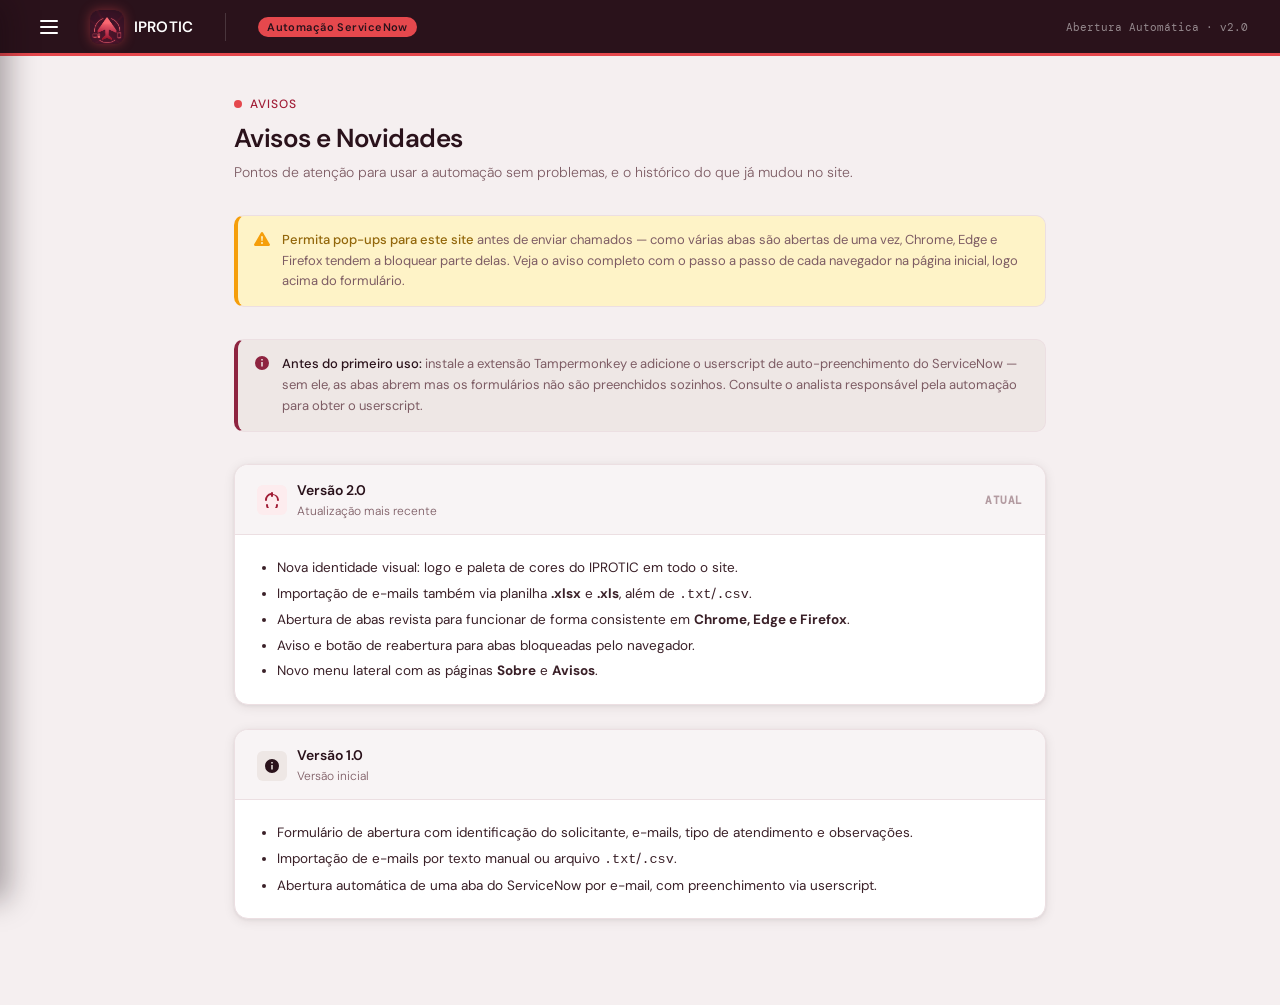
==== avisos.html @ f05350be "Add files via upload" ====
<!DOCTYPE html>
<html lang="pt-BR">
<head>
  <meta charset="UTF-8" />
  <meta name="viewport" content="width=device-width, initial-scale=1.0" />
  <title>IPROTIC — Avisos</title>
  <link rel="icon" type="image/png" href="favicon.png" />
  <link rel="preconnect" href="https://fonts.googleapis.com" />
  <link href="https://fonts.googleapis.com/css2?family=DM+Sans:wght@300;400;500;600&family=DM+Mono:wght@400;500&display=swap" rel="stylesheet" />
  <link rel="stylesheet" href="style.css" />
</head>
<body data-page="avisos">

<!-- ══════════════════════════════════════════════════════════
     TOPBAR
══════════════════════════════════════════════════════════ -->
<header class="topbar">
  <button type="button" class="hamburger-btn" id="hamburger-btn" aria-label="Abrir menu" aria-expanded="false" aria-controls="side-menu">
    <span></span><span></span><span></span>
  </button>
  <div class="topbar-logo">
    <div class="logo-icon">
      <img src="logo-icon.png" alt="IPROTIC" />
    </div>
    <div>
      <div class="topbar-title">IPROTIC</div>
    </div>
  </div>
  <div class="topbar-divider"></div>
  <span class="topbar-badge">Automação ServiceNow</span>
  <div class="topbar-right">
    <span class="topbar-env">Abertura Automática · v2.0</span>
  </div>
</header>

<!-- ══════════════════════════════════════════════════════════
     MENU LATERAL (hambúrguer)
══════════════════════════════════════════════════════════ -->
<div class="side-menu-backdrop" id="side-menu-backdrop"></div>
<nav class="side-menu" id="side-menu" aria-label="Menu principal">
  <div class="side-menu-header">
    <div class="side-menu-logo">
      <img src="logo-icon.png" alt="IPROTIC" />
      <span>IPROTIC</span>
    </div>
    <button type="button" class="side-menu-close" id="side-menu-close" aria-label="Fechar menu">
      <svg width="14" height="14" viewBox="0 0 14 14" fill="none" stroke="currentColor" stroke-width="1.6" stroke-linecap="round">
        <path d="M1 1l12 12M13 1L1 13"/>
      </svg>
    </button>
  </div>
  <ul class="side-menu-links">
    <li><a href="index.html" data-page="index">Início</a></li>
    <li><a href="sobre.html" data-page="sobre">Sobre</a></li>
    <li><a href="avisos.html" data-page="avisos">Avisos</a></li>
  </ul>
</nav>

<!-- ══════════════════════════════════════════════════════════
     CONTEÚDO PRINCIPAL
══════════════════════════════════════════════════════════ -->
<main class="page">

  <div class="page-header">
    <div class="page-header-eyebrow">
      <div class="eyebrow-dot"></div>
      <span class="eyebrow-text">Avisos</span>
    </div>
    <h1>Avisos e Novidades</h1>
    <p>Pontos de atenção para usar a automação sem problemas, e o histórico do que já mudou no site.</p>
  </div>

  <!-- Aviso importante fixo -->
  <div class="info-banner warning">
    <div class="info-banner-icon">
      <svg width="16" height="16" viewBox="0 0 16 16" fill="currentColor">
        <path d="M8.982 1.566a1.13 1.13 0 00-1.964 0L.165 13.233c-.457.778.091 1.767.982 1.767h13.706c.89 0 1.438-.99.982-1.767L8.982 1.566zM8 5c.535 0 .954.462.9.995l-.35 3.507a.552.552 0 01-1.1 0L7.1 5.995A.905.905 0 018 5zm.002 6a1 1 0 110 2 1 1 0 010-2z"/>
      </svg>
    </div>
    <div class="info-banner-text">
      <strong>Permita pop-ups para este site</strong> antes de enviar chamados — como várias abas são
      abertas de uma vez, Chrome, Edge e Firefox tendem a bloquear parte delas. Veja o aviso
      completo com o passo a passo de cada navegador na página inicial, logo acima do formulário.
    </div>
  </div>

  <div class="info-banner">
    <div class="info-banner-icon">
      <svg width="16" height="16" viewBox="0 0 16 16" fill="currentColor">
        <path d="M8 1a7 7 0 100 14A7 7 0 008 1zm.75 10.5h-1.5v-4.5h1.5v4.5zm0-6h-1.5v-1.5h1.5v1.5z"/>
      </svg>
    </div>
    <div class="info-banner-text">
      <strong>Antes do primeiro uso:</strong> instale a extensão Tampermonkey e adicione o userscript
      de auto-preenchimento do ServiceNow — sem ele, as abas abrem mas os formulários não são
      preenchidos sozinhos. Consulte o analista responsável pela automação para obter o userscript.
    </div>
  </div>

  <!-- ══ HISTÓRICO DE VERSÕES ══ -->
  <div class="section">
    <div class="section-header">
      <div class="section-header-icon green">
        <svg viewBox="0 0 16 16" class="icon-green">
          <path d="M8 0a1 1 0 011 1v1.06A7.002 7.002 0 0115 8a1 1 0 11-2 0 5 5 0 00-4-4.9V4a1 1 0 01-2 0v-.9A5 5 0 003 8a1 1 0 11-2 0 7.002 7.002 0 016-6.94V1a1 1 0 011-1zM3 12a1 1 0 011 1 4 4 0 004 4 1 1 0 110 2 6 6 0 01-6-6 1 1 0 011-1zm10 0a1 1 0 011 1 6 6 0 01-6 6 1 1 0 110-2 4 4 0 004-4 1 1 0 011-1z"/>
        </svg>
      </div>
      <div class="section-header-label">
        <h2>Versão 2.0</h2>
        <span>Atualização mais recente</span>
      </div>
      <span class="section-step-badge">ATUAL</span>
    </div>
    <div class="section-body">
      <ul style="font-size:13.5px; color:var(--sn-gray-800); line-height:1.9; padding-left:20px;">
        <li>Nova identidade visual: logo e paleta de cores do IPROTIC em todo o site.</li>
        <li>Importação de e-mails também via planilha <strong>.xlsx</strong> e <strong>.xls</strong>, além de <code>.txt</code>/<code>.csv</code>.</li>
        <li>Abertura de abas revista para funcionar de forma consistente em <strong>Chrome, Edge e Firefox</strong>.</li>
        <li>Aviso e botão de reabertura para abas bloqueadas pelo navegador.</li>
        <li>Novo menu lateral com as páginas <strong>Sobre</strong> e <strong>Avisos</strong>.</li>
      </ul>
    </div>
  </div>

  <div class="section">
    <div class="section-header">
      <div class="section-header-icon navy">
        <svg viewBox="0 0 16 16" class="icon-navy">
          <path d="M8 1a7 7 0 100 14A7 7 0 008 1zm.75 10.5h-1.5v-4.5h1.5v4.5zm0-6h-1.5v-1.5h1.5v1.5z"/>
        </svg>
      </div>
      <div class="section-header-label">
        <h2>Versão 1.0</h2>
        <span>Versão inicial</span>
      </div>
    </div>
    <div class="section-body">
      <ul style="font-size:13.5px; color:var(--sn-gray-800); line-height:1.9; padding-left:20px;">
        <li>Formulário de abertura com identificação do solicitante, e-mails, tipo de atendimento e observações.</li>
        <li>Importação de e-mails por texto manual ou arquivo <code>.txt</code>/<code>.csv</code>.</li>
        <li>Abertura automática de uma aba do ServiceNow por e-mail, com preenchimento via userscript.</li>
      </ul>
    </div>
  </div>

</main>

<script src="nav.js"></script>
</body>
</html>
---- style.css ----
/* ============================================================
   IPROTIC — Abertura de Chamados ServiceNow
   style.css
   Minsait · Grupo Indra
   ============================================================ */

:root {
  /* Paleta extraída da logo IPROTIC (vermelho/carmim sobre grená escuro) */
  --sn-green:       #e5484d;  /* vermelho vivo — cor de marca / ação primária */
  --sn-green-dark:  #a11d36;  /* vermelho profundo — hover / texto de destaque */
  --sn-green-light: #fdecee;  /* rosa muito claro — fundos suaves */
  --sn-green-mid:   #f3b9c0;  /* rosa médio — bordas suaves */
  --sn-navy:        #2a121b;  /* grená quase preto — texto principal / topbar */
  --sn-navy-mid:    #3d1a25;  /* grená um pouco mais claro */
  --sn-navy-light:  #eee7e5;  /* cinza-neutro claro — contraste sutil ao rosa */
  --sn-blue-accent: #8e2440;  /* ameixa/vinho — acentos informativos */
  --sn-gray-100:    #f8f4f5;
  --sn-gray-200:    #ecdfe2;
  --sn-gray-400:    #b39ba1;
  --sn-gray-600:    #7d5c64;
  --sn-gray-800:    #3a2028;
  --sn-white:       #ffffff;
  --sn-red:         #d6293f;
  --sn-red-light:   #fce8e6;
  --sn-amber:       #f59e0b;
  --sn-amber-light: #fef3c7;
  --radius-sm:  6px;
  --radius-md:  10px;
  --radius-lg:  14px;
  --shadow-card:  0 2px 12px rgba(42,18,27,0.09), 0 1px 3px rgba(42,18,27,0.06);
  --shadow-hover: 0 6px 24px rgba(42,18,27,0.14), 0 2px 6px rgba(42,18,27,0.08);
  --transition: 0.18s cubic-bezier(0.4,0,0.2,1);
}

*, *::before, *::after { box-sizing: border-box; margin: 0; padding: 0; }

body {
  font-family: 'DM Sans', sans-serif;
  background: #f5eff0;
  color: var(--sn-gray-800);
  min-height: 100vh;
  padding: 0;
}

/* ── TOPBAR ── */
.topbar {
  background: var(--sn-navy);
  padding: 0 2rem;
  height: 56px;
  display: flex;
  align-items: center;
  gap: 1.5rem;
  position: sticky;
  top: 0;
  z-index: 100;
  border-bottom: 3px solid var(--sn-green);
}
/* ── HAMBÚRGUER + MENU LATERAL ── */
.hamburger-btn {
  width: 34px;
  height: 34px;
  flex-shrink: 0;
  display: flex;
  flex-direction: column;
  align-items: center;
  justify-content: center;
  gap: 4px;
  background: transparent;
  border: none;
  border-radius: var(--radius-sm);
  cursor: pointer;
  transition: background var(--transition);
}
.hamburger-btn:hover { background: rgba(255,255,255,0.08); }
.hamburger-btn span {
  display: block;
  width: 18px;
  height: 2px;
  border-radius: 2px;
  background: #fff;
  transition: transform var(--transition), opacity var(--transition);
}
.hamburger-btn[aria-expanded="true"] span:nth-child(1) { transform: translateY(6px) rotate(45deg); }
.hamburger-btn[aria-expanded="true"] span:nth-child(2) { opacity: 0; }
.hamburger-btn[aria-expanded="true"] span:nth-child(3) { transform: translateY(-6px) rotate(-45deg); }

.side-menu-backdrop {
  position: fixed;
  inset: 0;
  background: rgba(20,8,13,0.5);
  opacity: 0;
  pointer-events: none;
  transition: opacity var(--transition);
  z-index: 199;
}
.side-menu-backdrop.open { opacity: 1; pointer-events: auto; }

.side-menu {
  position: fixed;
  top: 0;
  left: 0;
  height: 100vh;
  width: 268px;
  max-width: 82vw;
  background: var(--sn-navy);
  box-shadow: 8px 0 28px rgba(20,8,13,0.35);
  transform: translateX(-100%);
  transition: transform 0.28s cubic-bezier(0.4,0,0.2,1);
  z-index: 200;
  display: flex;
  flex-direction: column;
}
.side-menu.open { transform: translateX(0); }
.side-menu-header {
  display: flex;
  align-items: center;
  justify-content: space-between;
  padding: 14px 18px;
  border-bottom: 1px solid rgba(255,255,255,0.1);
}
.side-menu-logo {
  display: flex;
  align-items: center;
  gap: 9px;
}
.side-menu-logo img {
  width: 28px;
  height: 28px;
  border-radius: 8px;
  object-fit: cover;
}
.side-menu-logo span {
  font-size: 14px;
  font-weight: 600;
  color: #fff;
  letter-spacing: 0.02em;
}
.side-menu-close {
  width: 28px;
  height: 28px;
  display: flex;
  align-items: center;
  justify-content: center;
  background: transparent;
  border: none;
  border-radius: var(--radius-sm);
  color: rgba(255,255,255,0.7);
  cursor: pointer;
  transition: background var(--transition), color var(--transition);
}
.side-menu-close:hover { background: rgba(255,255,255,0.1); color: #fff; }
.side-menu-links {
  list-style: none;
  padding: 10px;
  display: flex;
  flex-direction: column;
  gap: 2px;
}
.side-menu-links a {
  display: block;
  padding: 11px 14px;
  border-radius: var(--radius-sm);
  color: rgba(255,255,255,0.75);
  font-size: 13.5px;
  font-weight: 500;
  text-decoration: none;
  transition: background var(--transition), color var(--transition);
}
.side-menu-links a:hover { background: rgba(255,255,255,0.08); color: #fff; }
.side-menu-links a.active {
  background: var(--sn-green);
  color: #fff;
}

body.menu-open { overflow: hidden; }

.topbar-logo {
  display: flex;
  align-items: center;
  gap: 10px;
}
.logo-icon {
  width: 34px;
  height: 34px;
  background: radial-gradient(circle at 50% 35%, var(--sn-green) 0%, var(--sn-navy) 100%);
  border-radius: 9px;
  display: flex;
  align-items: center;
  justify-content: center;
  overflow: hidden;
  box-shadow: 0 0 12px rgba(229,72,77,0.45);
  flex-shrink: 0;
}
.logo-icon img { width: 100%; height: 100%; object-fit: cover; display: block; }
.topbar-title {
  font-size: 15px;
  font-weight: 600;
  color: #fff;
  letter-spacing: 0.01em;
}
.topbar-sub {
  font-size: 12px;
  color: var(--sn-gray-400);
  font-weight: 300;
}
.topbar-divider {
  width: 1px;
  height: 28px;
  background: rgba(255,255,255,0.15);
  margin: 0 0.5rem;
}
.topbar-badge {
  background: var(--sn-green);
  color: var(--sn-navy);
  font-size: 11px;
  font-weight: 600;
  padding: 3px 9px;
  border-radius: 20px;
  letter-spacing: 0.04em;
}
.topbar-right {
  margin-left: auto;
  display: flex;
  align-items: center;
  gap: 12px;
}
.topbar-env {
  font-size: 11px;
  color: rgba(255,255,255,0.5);
  font-family: 'DM Mono', monospace;
}

/* ── PAGE LAYOUT ── */
.page {
  max-width: 860px;
  margin: 0 auto;
  padding: 2.5rem 1.5rem 4rem;
}

/* ── PAGE HEADER ── */
.page-header { margin-bottom: 2rem; }
.page-header-eyebrow {
  display: flex;
  align-items: center;
  gap: 8px;
  margin-bottom: 10px;
}
.eyebrow-dot {
  width: 8px; height: 8px;
  border-radius: 50%;
  background: var(--sn-green);
}
.eyebrow-text {
  font-size: 12px;
  font-weight: 500;
  color: var(--sn-green-dark);
  letter-spacing: 0.08em;
  text-transform: uppercase;
}
.page-header h1 {
  font-size: 26px;
  font-weight: 600;
  color: var(--sn-navy);
  letter-spacing: -0.02em;
  line-height: 1.25;
}
.page-header p {
  margin-top: 6px;
  font-size: 14px;
  color: var(--sn-gray-600);
  font-weight: 300;
  line-height: 1.6;
}

/* ── INFO BANNER ── */
.info-banner {
  background: var(--sn-navy-light);
  border: 1px solid var(--sn-gray-200);
  border-left: 4px solid var(--sn-blue-accent);
  border-radius: var(--radius-md);
  padding: 14px 16px;
  margin-bottom: 2rem;
  display: flex;
  gap: 12px;
  align-items: flex-start;
}
.info-banner-icon {
  flex-shrink: 0;
  margin-top: 1px;
  color: var(--sn-blue-accent);
}
.info-banner-text {
  font-size: 13px;
  color: var(--sn-gray-600);
  line-height: 1.6;
}
.info-banner-text strong {
  color: var(--sn-navy);
  font-weight: 500;
}

/* Variante de aviso (pop-ups / abas bloqueadas) */
.info-banner.warning {
  background: var(--sn-amber-light);
  border-left-color: var(--sn-amber);
}
.info-banner.warning .info-banner-icon { color: var(--sn-amber); }
.info-banner.warning .info-banner-text strong { color: #92660a; }

/* ── SECTION ── */
.section {
  background: var(--sn-white);
  border-radius: var(--radius-lg);
  box-shadow: var(--shadow-card);
  border: 1px solid var(--sn-gray-200);
  overflow: hidden;
  margin-bottom: 1.5rem;
  transition: box-shadow var(--transition);
}
.section:hover { box-shadow: var(--shadow-hover); }

.section-header {
  padding: 16px 22px 14px;
  border-bottom: 1px solid var(--sn-gray-200);
  background: var(--sn-gray-100);
  display: flex;
  align-items: center;
  gap: 10px;
}
.section-header-icon {
  width: 30px; height: 30px;
  border-radius: var(--radius-sm);
  display: flex; align-items: center; justify-content: center;
  flex-shrink: 0;
}
.section-header-icon.green { background: var(--sn-green-light); }
.section-header-icon.navy  { background: var(--sn-navy-light); }
.section-header-icon.amber { background: var(--sn-amber-light); }
.section-header-icon svg { width: 16px; height: 16px; }
.icon-green { fill: var(--sn-green-dark); }
.icon-navy  { fill: var(--sn-navy); }
.icon-amber { fill: var(--sn-amber); }

.section-header-label { flex: 1; }
.section-header-label h2 {
  font-size: 14px;
  font-weight: 600;
  color: var(--sn-navy);
  line-height: 1.3;
}
.section-header-label span {
  font-size: 12px;
  color: var(--sn-gray-600);
  font-weight: 300;
}
.section-step-badge {
  font-size: 11px;
  font-weight: 600;
  font-family: 'DM Mono', monospace;
  color: var(--sn-gray-400);
  letter-spacing: 0.05em;
}

.section-body { padding: 20px 22px; }

/* ── FORM FIELDS ── */
.field { margin-bottom: 18px; }
.field:last-child { margin-bottom: 0; }

.field-label {
  display: flex;
  align-items: center;
  gap: 6px;
  font-size: 12.5px;
  font-weight: 500;
  color: var(--sn-gray-800);
  margin-bottom: 7px;
  letter-spacing: 0.01em;
}
.field-required {
  color: var(--sn-red);
  font-size: 13px;
}
.field-tag {
  font-size: 10.5px;
  background: var(--sn-green-light);
  color: var(--sn-green-dark);
  padding: 2px 7px;
  border-radius: 20px;
  font-weight: 500;
  margin-left: auto;
}
.field-tag.optional {
  background: var(--sn-gray-200);
  color: var(--sn-gray-600);
}
.field-hint {
  font-size: 11.5px;
  color: var(--sn-gray-400);
  margin-top: 5px;
  line-height: 1.5;
}
.field-hint code {
  font-family: 'DM Mono', monospace;
  font-size: 11px;
  background: var(--sn-gray-100);
  padding: 1px 5px;
  border-radius: 4px;
  color: var(--sn-blue-accent);
}

/* ── INPUTS ── */
input[type="text"],
input[type="email"],
textarea,
select {
  width: 100%;
  font-family: 'DM Sans', sans-serif;
  font-size: 13.5px;
  color: var(--sn-gray-800);
  background: var(--sn-white);
  border: 1.5px solid var(--sn-gray-200);
  border-radius: var(--radius-sm);
  padding: 9px 13px;
  outline: none;
  transition: border-color var(--transition), box-shadow var(--transition);
  -webkit-appearance: none;
}
input[type="text"]:focus,
input[type="email"]:focus,
textarea:focus,
select:focus {
  border-color: var(--sn-green);
  box-shadow: 0 0 0 3px rgba(130,184,20,0.12);
}

/* Campos preenchidos automaticamente (readonly) */
select.auto-filled,
input.auto-filled {
  background: var(--sn-green-light);
  border-color: var(--sn-green-mid);
  color: var(--sn-green-dark);
  font-weight: 500;
  cursor: default;
}
.auto-filled-badge {
  display: inline-flex;
  align-items: center;
  gap: 5px;
  font-size: 10.5px;
  background: var(--sn-green-light);
  color: var(--sn-green-dark);
  border: 1px solid var(--sn-green-mid);
  padding: 2px 8px;
  border-radius: 20px;
  font-weight: 500;
  margin-left: auto;
}
.auto-filled-badge svg { width: 10px; height: 10px; fill: var(--sn-green-dark); }

textarea { resize: vertical; min-height: 90px; line-height: 1.6; }
select { cursor: pointer; }
::placeholder { color: var(--sn-gray-400); font-size: 13px; font-weight: 300; }

/* Email textarea monospace */
.email-input {
  font-family: 'DM Mono', monospace !important;
  font-size: 12.5px !important;
  line-height: 1.8 !important;
  min-height: 110px;
}

/* ── EMAIL MODE TABS ── */
.mode-tabs {
  display: flex;
  gap: 0;
  border: 1.5px solid var(--sn-gray-200);
  border-radius: var(--radius-sm);
  overflow: hidden;
  margin-bottom: 10px;
}
.mode-tab {
  flex: 1;
  padding: 8px 12px;
  font-size: 12.5px;
  font-family: 'DM Sans', sans-serif;
  font-weight: 400;
  color: var(--sn-gray-600);
  background: var(--sn-gray-100);
  border: none;
  cursor: pointer;
  transition: background var(--transition), color var(--transition);
  text-align: center;
  border-right: 1px solid var(--sn-gray-200);
}
.mode-tab:last-child { border-right: none; }
.mode-tab.active {
  background: var(--sn-navy);
  color: #fff;
  font-weight: 500;
}
.mode-tab:hover:not(.active) {
  background: var(--sn-gray-200);
  color: var(--sn-navy);
}

/* Email count */
.email-count-row {
  display: flex;
  align-items: center;
  justify-content: space-between;
  margin-top: 6px;
}
.email-count {
  font-size: 12px;
  font-family: 'DM Mono', monospace;
  color: var(--sn-gray-400);
  transition: color var(--transition);
}
.email-count.has-emails { color: var(--sn-green-dark); }
.email-clear-btn {
  font-size: 11.5px;
  color: var(--sn-red);
  background: none;
  border: none;
  cursor: pointer;
  font-family: 'DM Sans', sans-serif;
  padding: 0;
  display: none;
}
.email-clear-btn.visible { display: inline; }

/* ── RADIO GROUP ── */
.radio-group {
  display: flex;
  flex-direction: column;
  gap: 8px;
}
.radio-option {
  display: flex;
  align-items: flex-start;
  gap: 10px;
  padding: 11px 14px;
  border: 1.5px solid var(--sn-gray-200);
  border-radius: var(--radius-sm);
  cursor: pointer;
  transition: border-color var(--transition), background var(--transition);
}
.radio-option:hover { border-color: var(--sn-green-mid); background: var(--sn-green-light); }
.radio-option input[type="radio"] {
  width: 16px; height: 16px;
  flex-shrink: 0;
  margin-top: 1px;
  accent-color: var(--sn-green-dark);
}
.radio-option.selected {
  border-color: var(--sn-green);
  background: var(--sn-green-light);
}
.radio-label { font-size: 13px; color: var(--sn-gray-800); line-height: 1.4; }
.radio-label span {
  display: block;
  font-size: 11.5px;
  color: var(--sn-gray-600);
  margin-top: 1px;
  font-weight: 300;
}

/* ── FILE DROP AREA ── */
.drop-area {
  border: 2px dashed var(--sn-gray-200);
  border-radius: var(--radius-md);
  padding: 24px;
  text-align: center;
  cursor: pointer;
  transition: border-color var(--transition), background var(--transition);
  background: var(--sn-gray-100);
}
.drop-area:hover, .drop-area.drag-over {
  border-color: var(--sn-green);
  background: var(--sn-green-light);
}
.drop-area-icon { color: var(--sn-gray-400); margin-bottom: 8px; }
.drop-area p { font-size: 13px; color: var(--sn-gray-600); }
.drop-area p strong { color: var(--sn-green-dark); font-weight: 500; }
.drop-area small { font-size: 11.5px; color: var(--sn-gray-400); display: block; margin-top: 4px; }
#file-input { display: none; }
.file-status {
  margin-top: 8px;
  font-size: 12.5px;
  font-family: 'DM Mono', monospace;
  color: var(--sn-green-dark);
  display: none;
}

/* ── FIELD DIVIDER ── */
.field-divider {
  border: none;
  border-top: 1px solid var(--sn-gray-200);
  margin: 18px 0;
}

/* ── SUBMIT SECTION ── */
.submit-section {
  background: var(--sn-white);
  border-radius: var(--radius-lg);
  box-shadow: var(--shadow-card);
  border: 1px solid var(--sn-gray-200);
  padding: 20px 22px;
  display: flex;
  align-items: center;
  justify-content: space-between;
  gap: 16px;
  flex-wrap: wrap;
}
.submit-info { font-size: 12.5px; color: var(--sn-gray-600); line-height: 1.5; }
.submit-info strong { color: var(--sn-navy); display: block; font-weight: 500; font-size: 13px; margin-bottom: 2px; }

.btn-group { display: flex; gap: 10px; flex-wrap: wrap; }

.btn {
  font-family: 'DM Sans', sans-serif;
  font-size: 13.5px;
  font-weight: 500;
  border-radius: var(--radius-sm);
  padding: 9px 20px;
  cursor: pointer;
  border: none;
  transition: all var(--transition);
  display: flex;
  align-items: center;
  gap: 7px;
}
.btn svg { width: 15px; height: 15px; }
.btn-primary { background: var(--sn-green-dark); color: #fff; }
.btn-primary:hover { background: var(--sn-navy); }
.btn-primary:active { transform: scale(0.98); }
.btn-secondary {
  background: var(--sn-white);
  color: var(--sn-gray-800);
  border: 1.5px solid var(--sn-gray-200);
}
.btn-secondary:hover { border-color: var(--sn-gray-400); background: var(--sn-gray-100); }

/* ── PREVIEW AREA ── */
#preview-area { display: none; margin-top: 1.5rem; }
.preview-card {
  background: var(--sn-white);
  border-radius: var(--radius-lg);
  border: 1px solid var(--sn-gray-200);
  box-shadow: var(--shadow-card);
  overflow: hidden;
}
.preview-header {
  background: var(--sn-green-light);
  border-bottom: 1px solid var(--sn-green-mid);
  padding: 12px 18px;
  display: flex;
  align-items: center;
  gap: 8px;
}
.preview-header-icon { color: var(--sn-green-dark); }
.preview-header h3 { font-size: 13px; font-weight: 600; color: var(--sn-green-dark); }
.preview-body { padding: 16px 18px; }
.preview-row {
  display: flex;
  gap: 8px;
  margin-bottom: 10px;
  font-size: 13px;
  align-items: flex-start;
}
.preview-key {
  font-weight: 500;
  color: var(--sn-gray-600);
  min-width: 160px;
  font-size: 12px;
  padding-top: 1px;
}
.preview-val {
  color: var(--sn-navy);
  word-break: break-all;
  line-height: 1.5;
}
.preview-val.emails {
  font-family: 'DM Mono', monospace;
  font-size: 12px;
  background: var(--sn-gray-100);
  padding: 6px 10px;
  border-radius: 6px;
  width: 100%;
  white-space: pre;
}
.preview-separator { border: none; border-top: 1px solid var(--sn-gray-200); margin: 12px 0; }

/* ── REQUIRED NOTICE ── */
.required-notice {
  font-size: 11.5px;
  color: var(--sn-gray-400);
  margin-bottom: 2rem;
  display: flex;
  align-items: center;
  gap: 5px;
}

/* ── TOAST ── */
#toast {
  position: fixed;
  bottom: 24px;
  right: 24px;
  background: var(--sn-navy);
  color: #fff;
  padding: 12px 18px;
  border-radius: var(--radius-md);
  font-size: 13.5px;
  font-weight: 400;
  display: flex;
  align-items: center;
  gap: 9px;
  box-shadow: 0 8px 24px rgba(26,41,66,0.25);
  transform: translateY(80px);
  opacity: 0;
  transition: transform 0.3s cubic-bezier(0.4,0,0.2,1), opacity 0.3s;
  z-index: 999;
  max-width: 320px;
}
#toast.show    { transform: translateY(0); opacity: 1; }
#toast.success .t-icon { color: var(--sn-green); }
#toast.error   .t-icon { color: #f87171; }

/* ── ANIMATIONS ── */
@keyframes spin {
  from { transform: rotate(0deg); }
  to   { transform: rotate(360deg); }
}

/* ── RESPONSIVE ── */
@media (max-width: 600px) {
  .page { padding: 1.5rem 1rem 3rem; }
  .topbar { padding: 0 1rem; }
  .topbar-sub, .topbar-env { display: none; }
  .submit-section { flex-direction: column; align-items: flex-start; }
}
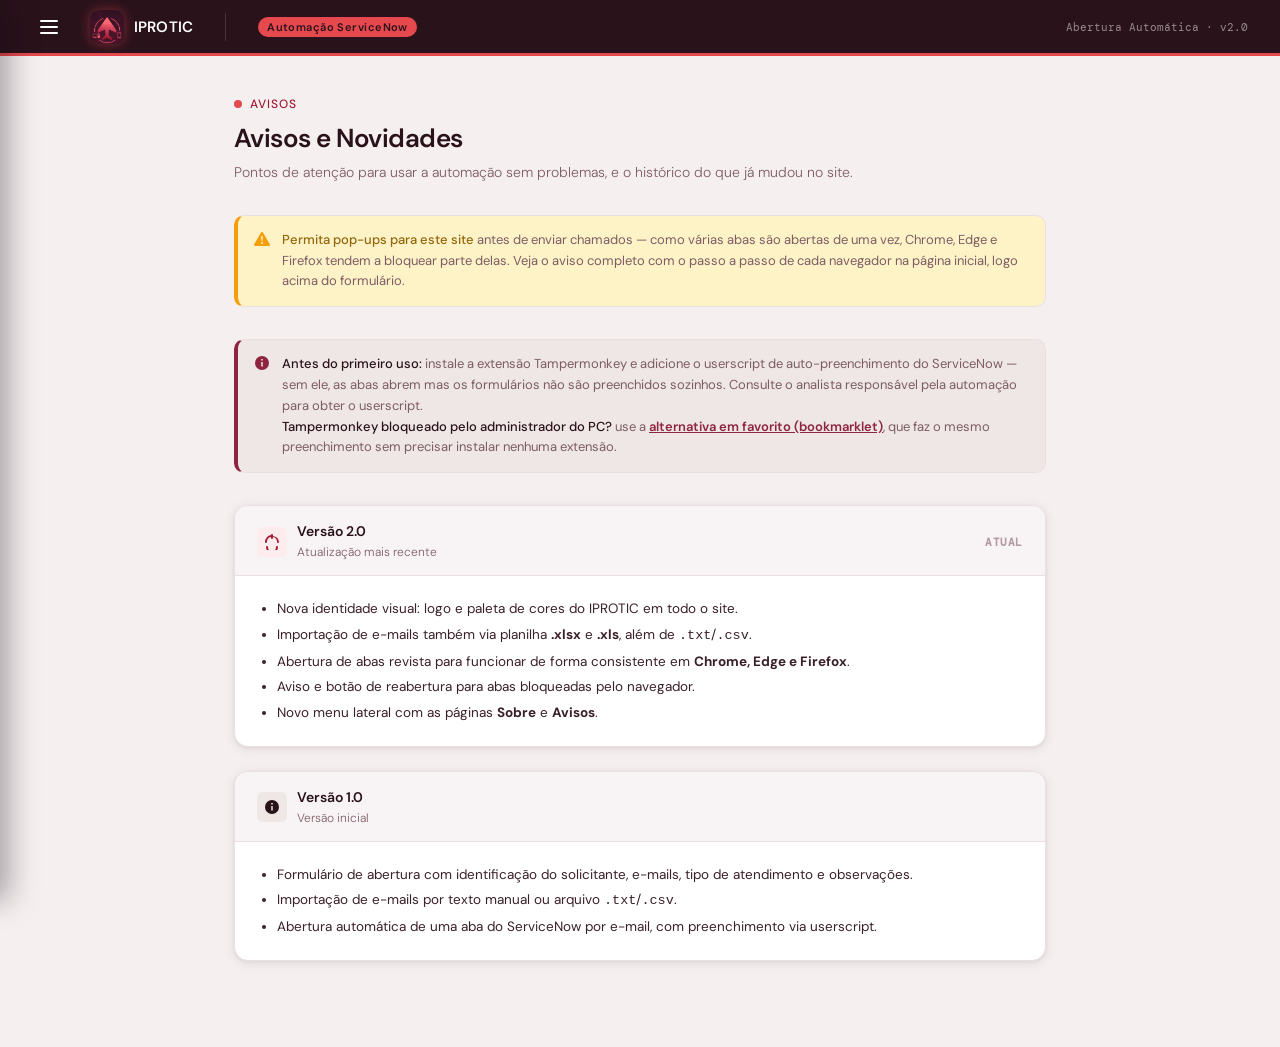
==== commit 39e3792c: "Update avisos.html" ====
--- a/avisos.html
+++ b/avisos.html
@@ -94,6 +94,9 @@
       <strong>Antes do primeiro uso:</strong> instale a extensão Tampermonkey e adicione o userscript
       de auto-preenchimento do ServiceNow — sem ele, as abas abrem mas os formulários não são
       preenchidos sozinhos. Consulte o analista responsável pela automação para obter o userscript.
+      <br><strong>Tampermonkey bloqueado pelo administrador do PC?</strong> use a
+      <a href="bookmarklet.html" style="color:var(--sn-blue-accent); font-weight:600;">alternativa em favorito (bookmarklet)</a>,
+      que faz o mesmo preenchimento sem precisar instalar nenhuma extensão.
     </div>
   </div>
 
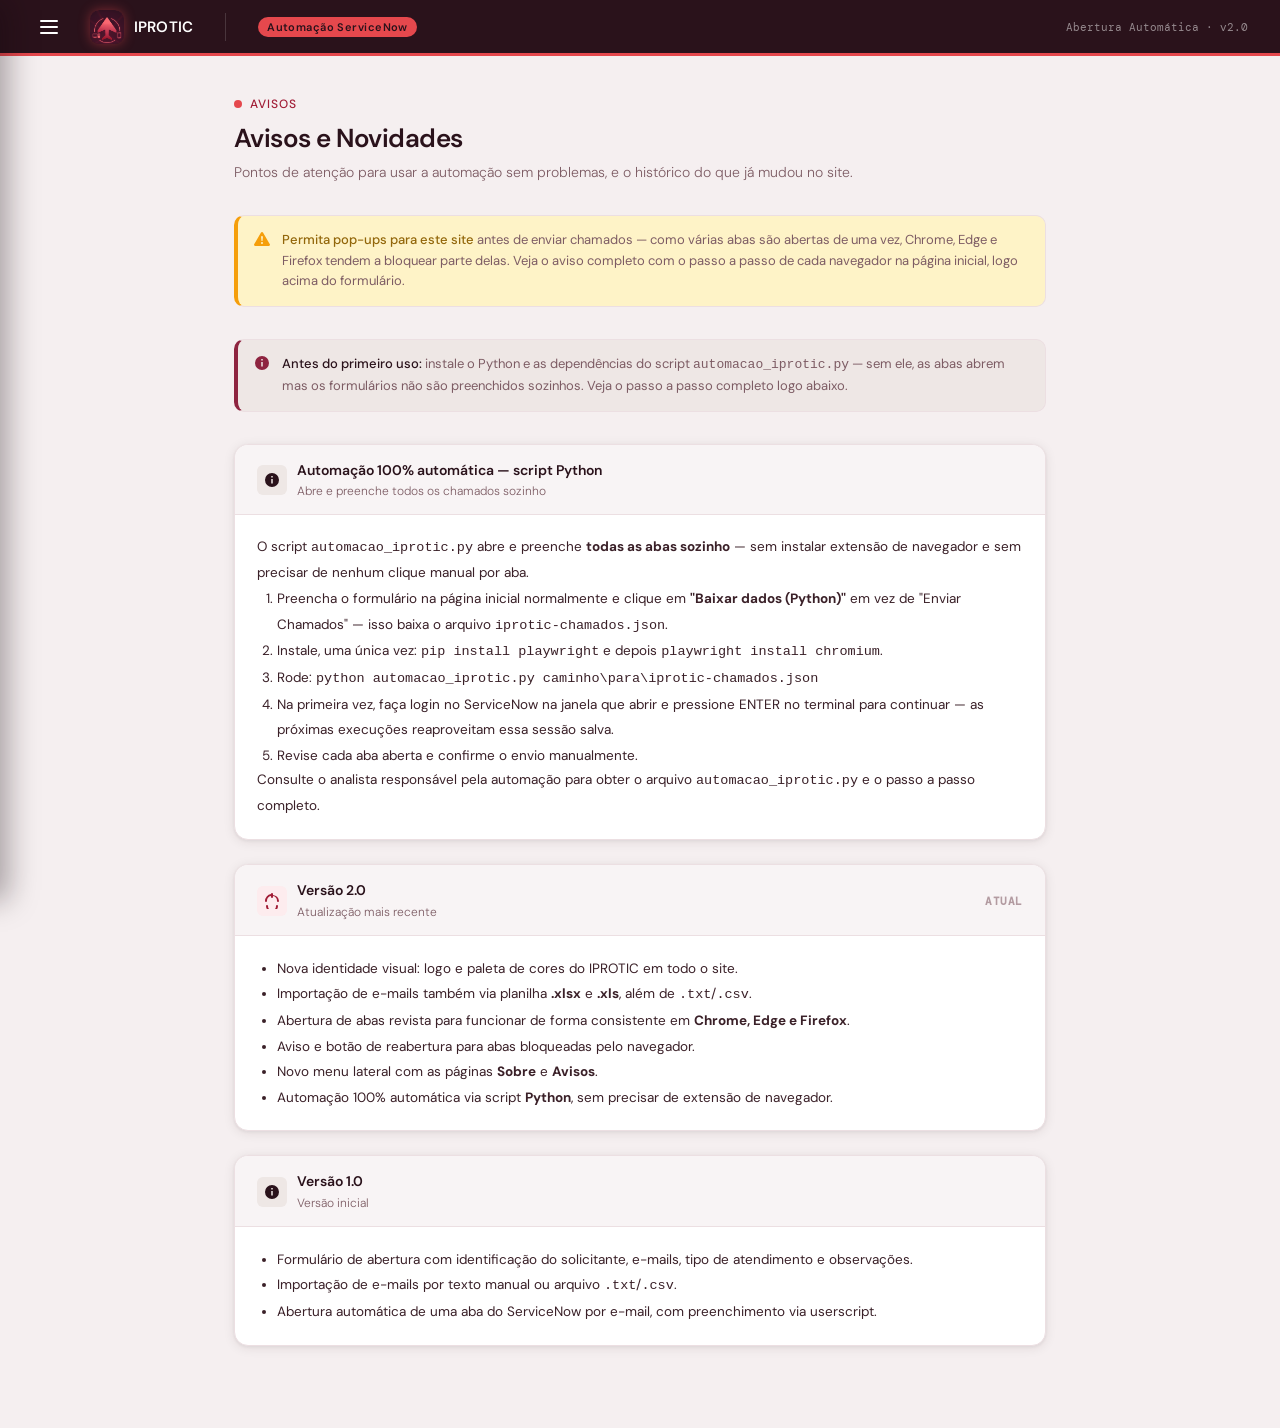
==== commit 8157baf8: "Update avisos.html" ====
--- a/avisos.html
+++ b/avisos.html
@@ -91,12 +91,47 @@
       </svg>
     </div>
     <div class="info-banner-text">
-      <strong>Antes do primeiro uso:</strong> instale a extensão Tampermonkey e adicione o userscript
-      de auto-preenchimento do ServiceNow — sem ele, as abas abrem mas os formulários não são
-      preenchidos sozinhos. Consulte o analista responsável pela automação para obter o userscript.
-      <br><strong>Tampermonkey bloqueado pelo administrador do PC?</strong> use a
-      <a href="bookmarklet.html" style="color:var(--sn-blue-accent); font-weight:600;">alternativa em favorito (bookmarklet)</a>,
-      que faz o mesmo preenchimento sem precisar instalar nenhuma extensão.
+      <strong>Antes do primeiro uso:</strong> instale o Python e as dependências do script
+      <code>automacao_iprotic.py</code> — sem ele, as abas abrem mas os formulários não são
+      preenchidos sozinhos. Veja o passo a passo completo logo abaixo.
+    </div>
+  </div>
+
+  <!-- ══ AUTOMAÇÃO 100% VIA PYTHON ══ -->
+  <div class="section">
+    <div class="section-header">
+      <div class="section-header-icon navy">
+        <svg viewBox="0 0 16 16" class="icon-navy">
+          <path d="M8 1a7 7 0 100 14A7 7 0 008 1zm.75 10.5h-1.5v-4.5h1.5v4.5zm0-6h-1.5v-1.5h1.5v1.5z"/>
+        </svg>
+      </div>
+      <div class="section-header-label">
+        <h2>Automação 100% automática — script Python</h2>
+        <span>Abre e preenche todos os chamados sozinho</span>
+      </div>
+    </div>
+    <div class="section-body">
+      <p style="font-size:13.5px; color:var(--sn-gray-800); line-height:1.85;">
+        O script <code>automacao_iprotic.py</code> abre e preenche
+        <strong>todas as abas sozinho</strong> — sem instalar extensão de
+        navegador e sem precisar de nenhum clique manual por aba.
+      </p>
+      <ol style="font-size:13.5px; color:var(--sn-gray-800); line-height:1.9; padding-left:20px;">
+        <li>Preencha o formulário na página inicial normalmente e clique em
+          <strong>"Baixar dados (Python)"</strong> em vez de "Enviar Chamados"
+          — isso baixa o arquivo <code>iprotic-chamados.json</code>.</li>
+        <li>Instale, uma única vez: <code>pip install playwright</code> e
+          depois <code>playwright install chromium</code>.</li>
+        <li>Rode: <code>python automacao_iprotic.py caminho\para\iprotic-chamados.json</code></li>
+        <li>Na primeira vez, faça login no ServiceNow na janela que abrir e
+          pressione ENTER no terminal para continuar — as próximas execuções
+          reaproveitam essa sessão salva.</li>
+        <li>Revise cada aba aberta e confirme o envio manualmente.</li>
+      </ol>
+      <p style="font-size:13.5px; color:var(--sn-gray-800); line-height:1.85;">
+        Consulte o analista responsável pela automação para obter o arquivo
+        <code>automacao_iprotic.py</code> e o passo a passo completo.
+      </p>
     </div>
   </div>
 
@@ -121,6 +156,7 @@
         <li>Abertura de abas revista para funcionar de forma consistente em <strong>Chrome, Edge e Firefox</strong>.</li>
         <li>Aviso e botão de reabertura para abas bloqueadas pelo navegador.</li>
         <li>Novo menu lateral com as páginas <strong>Sobre</strong> e <strong>Avisos</strong>.</li>
+        <li>Automação 100% automática via script <strong>Python</strong>, sem precisar de extensão de navegador.</li>
       </ul>
     </div>
   </div>
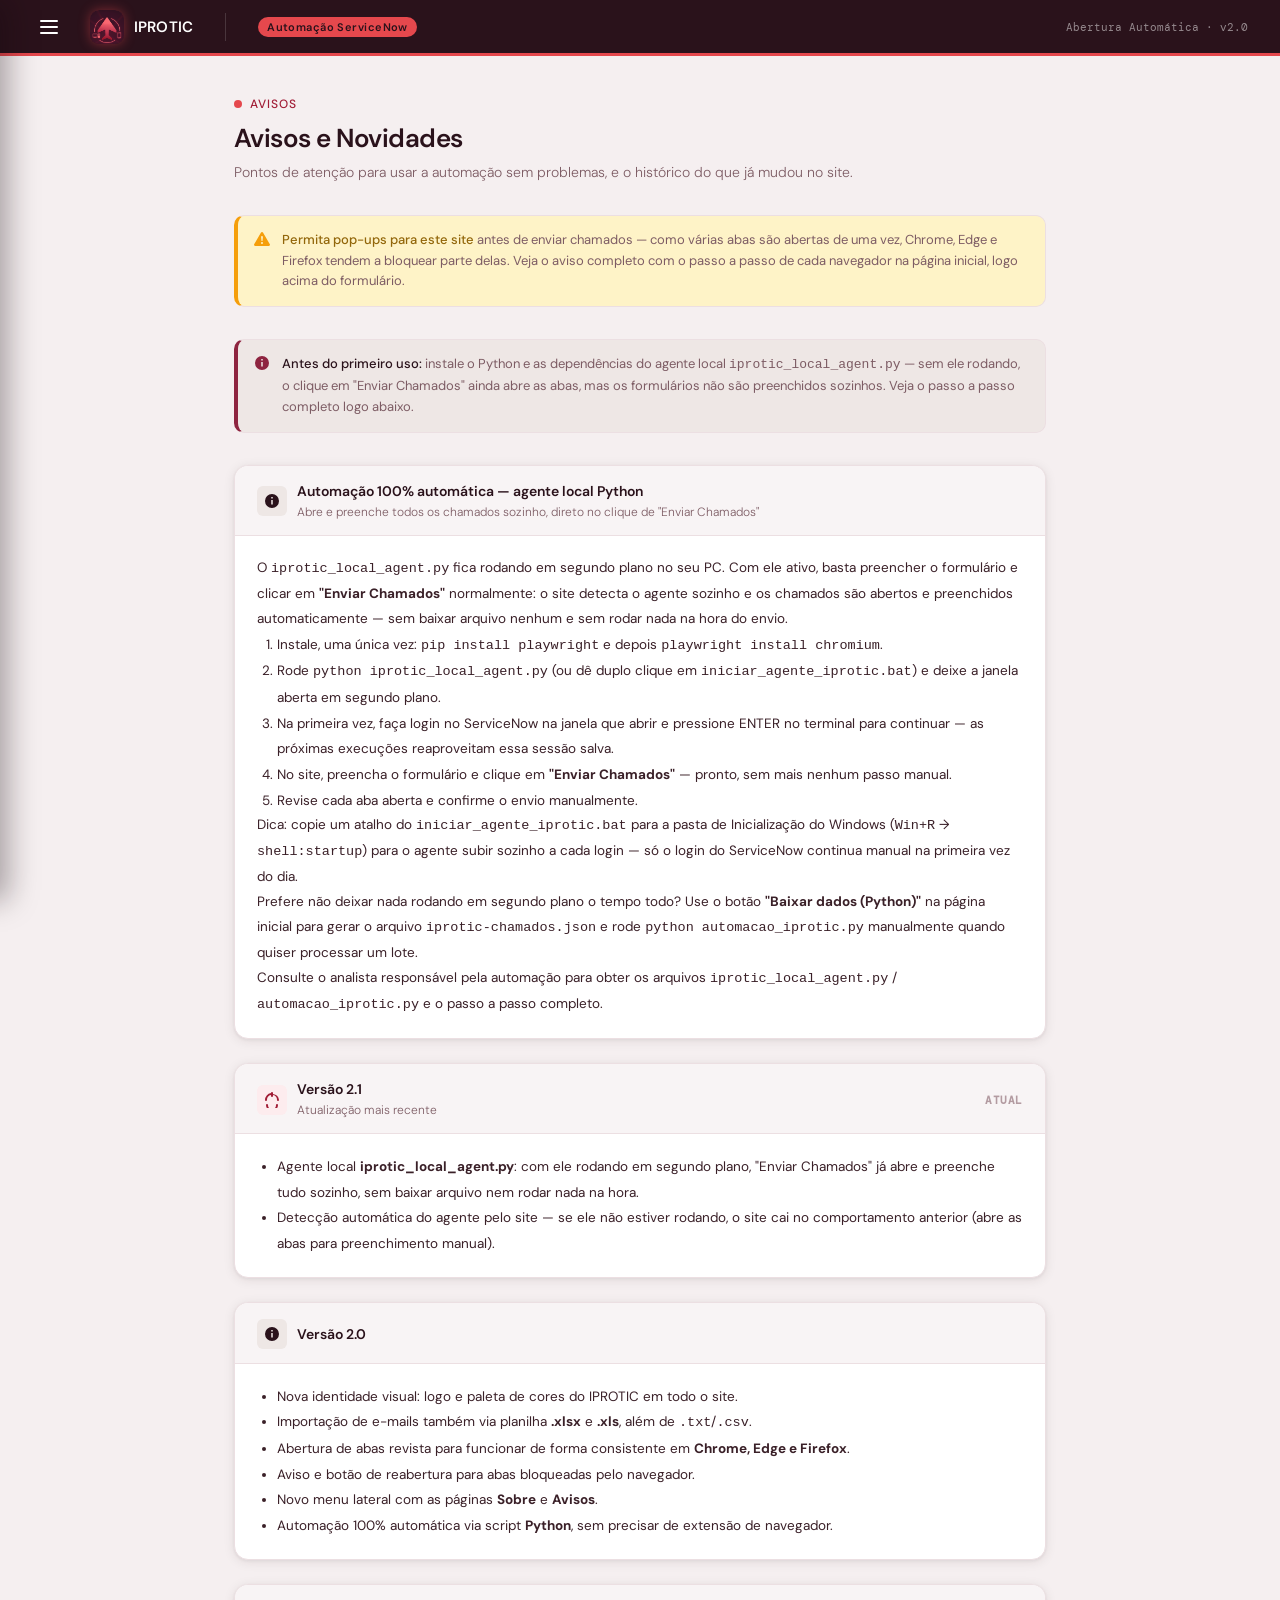
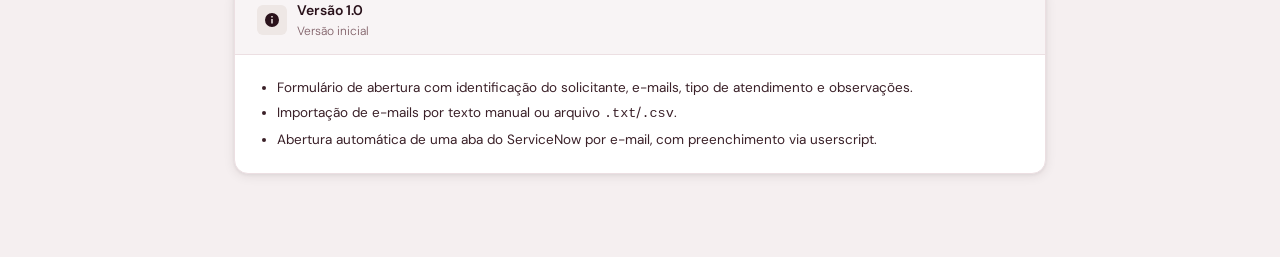
==== commit dfe246d0: "Update avisos.html" ====
--- a/avisos.html
+++ b/avisos.html
@@ -91,9 +91,10 @@
       </svg>
     </div>
     <div class="info-banner-text">
-      <strong>Antes do primeiro uso:</strong> instale o Python e as dependências do script
-      <code>automacao_iprotic.py</code> — sem ele, as abas abrem mas os formulários não são
-      preenchidos sozinhos. Veja o passo a passo completo logo abaixo.
+      <strong>Antes do primeiro uso:</strong> instale o Python e as dependências do agente local
+      <code>iprotic_local_agent.py</code> — sem ele rodando, o clique em "Enviar Chamados" ainda
+      abre as abas, mas os formulários não são preenchidos sozinhos. Veja o passo a passo completo
+      logo abaixo.
     </div>
   </div>
 
@@ -106,31 +107,44 @@
         </svg>
       </div>
       <div class="section-header-label">
-        <h2>Automação 100% automática — script Python</h2>
-        <span>Abre e preenche todos os chamados sozinho</span>
-      </div>
-    </div>
-    <div class="section-body">
-      <p style="font-size:13.5px; color:var(--sn-gray-800); line-height:1.85;">
-        O script <code>automacao_iprotic.py</code> abre e preenche
-        <strong>todas as abas sozinho</strong> — sem instalar extensão de
-        navegador e sem precisar de nenhum clique manual por aba.
+        <h2>Automação 100% automática — agente local Python</h2>
+        <span>Abre e preenche todos os chamados sozinho, direto no clique de "Enviar Chamados"</span>
+      </div>
+    </div>
+    <div class="section-body">
+      <p style="font-size:13.5px; color:var(--sn-gray-800); line-height:1.85;">
+        O <code>iprotic_local_agent.py</code> fica rodando em segundo plano no seu PC. Com ele
+        ativo, basta preencher o formulário e clicar em <strong>"Enviar Chamados"</strong> normalmente:
+        o site detecta o agente sozinho e os chamados são abertos e preenchidos automaticamente —
+        sem baixar arquivo nenhum e sem rodar nada na hora do envio.
       </p>
       <ol style="font-size:13.5px; color:var(--sn-gray-800); line-height:1.9; padding-left:20px;">
-        <li>Preencha o formulário na página inicial normalmente e clique em
-          <strong>"Baixar dados (Python)"</strong> em vez de "Enviar Chamados"
-          — isso baixa o arquivo <code>iprotic-chamados.json</code>.</li>
         <li>Instale, uma única vez: <code>pip install playwright</code> e
           depois <code>playwright install chromium</code>.</li>
-        <li>Rode: <code>python automacao_iprotic.py caminho\para\iprotic-chamados.json</code></li>
+        <li>Rode <code>python iprotic_local_agent.py</code> (ou dê duplo clique em
+          <code>iniciar_agente_iprotic.bat</code>) e deixe a janela aberta em segundo plano.</li>
         <li>Na primeira vez, faça login no ServiceNow na janela que abrir e
           pressione ENTER no terminal para continuar — as próximas execuções
           reaproveitam essa sessão salva.</li>
+        <li>No site, preencha o formulário e clique em <strong>"Enviar Chamados"</strong> —
+          pronto, sem mais nenhum passo manual.</li>
         <li>Revise cada aba aberta e confirme o envio manualmente.</li>
       </ol>
       <p style="font-size:13.5px; color:var(--sn-gray-800); line-height:1.85;">
-        Consulte o analista responsável pela automação para obter o arquivo
-        <code>automacao_iprotic.py</code> e o passo a passo completo.
+        Dica: copie um atalho do <code>iniciar_agente_iprotic.bat</code> para a pasta de
+        Inicialização do Windows (<code>Win+R</code> → <code>shell:startup</code>) para o agente
+        subir sozinho a cada login — só o login do ServiceNow continua manual na primeira vez do dia.
+      </p>
+      <p style="font-size:13.5px; color:var(--sn-gray-800); line-height:1.85;">
+        Prefere não deixar nada rodando em segundo plano o tempo todo? Use o botão
+        <strong>"Baixar dados (Python)"</strong> na página inicial para gerar o arquivo
+        <code>iprotic-chamados.json</code> e rode <code>python automacao_iprotic.py</code>
+        manualmente quando quiser processar um lote.
+      </p>
+      <p style="font-size:13.5px; color:var(--sn-gray-800); line-height:1.85;">
+        Consulte o analista responsável pela automação para obter os arquivos
+        <code>iprotic_local_agent.py</code> / <code>automacao_iprotic.py</code> e o passo a
+        passo completo.
       </p>
     </div>
   </div>
@@ -144,10 +158,30 @@
         </svg>
       </div>
       <div class="section-header-label">
+        <h2>Versão 2.1</h2>
+        <span>Atualização mais recente</span>
+      </div>
+      <span class="section-step-badge">ATUAL</span>
+    </div>
+    <div class="section-body">
+      <ul style="font-size:13.5px; color:var(--sn-gray-800); line-height:1.9; padding-left:20px;">
+        <li>Agente local <strong>iprotic_local_agent.py</strong>: com ele rodando em segundo plano, "Enviar Chamados" já abre e preenche tudo sozinho, sem baixar arquivo nem rodar nada na hora.</li>
+        <li>Detecção automática do agente pelo site — se ele não estiver rodando, o site cai no comportamento anterior (abre as abas para preenchimento manual).</li>
+      </ul>
+    </div>
+  </div>
+
+  <div class="section">
+    <div class="section-header">
+      <div class="section-header-icon navy">
+        <svg viewBox="0 0 16 16" class="icon-navy">
+          <path d="M8 1a7 7 0 100 14A7 7 0 008 1zm.75 10.5h-1.5v-4.5h1.5v4.5zm0-6h-1.5v-1.5h1.5v1.5z"/>
+        </svg>
+      </div>
+      <div class="section-header-label">
         <h2>Versão 2.0</h2>
-        <span>Atualização mais recente</span>
-      </div>
-      <span class="section-step-badge">ATUAL</span>
+        <span></span>
+      </div>
     </div>
     <div class="section-body">
       <ul style="font-size:13.5px; color:var(--sn-gray-800); line-height:1.9; padding-left:20px;">
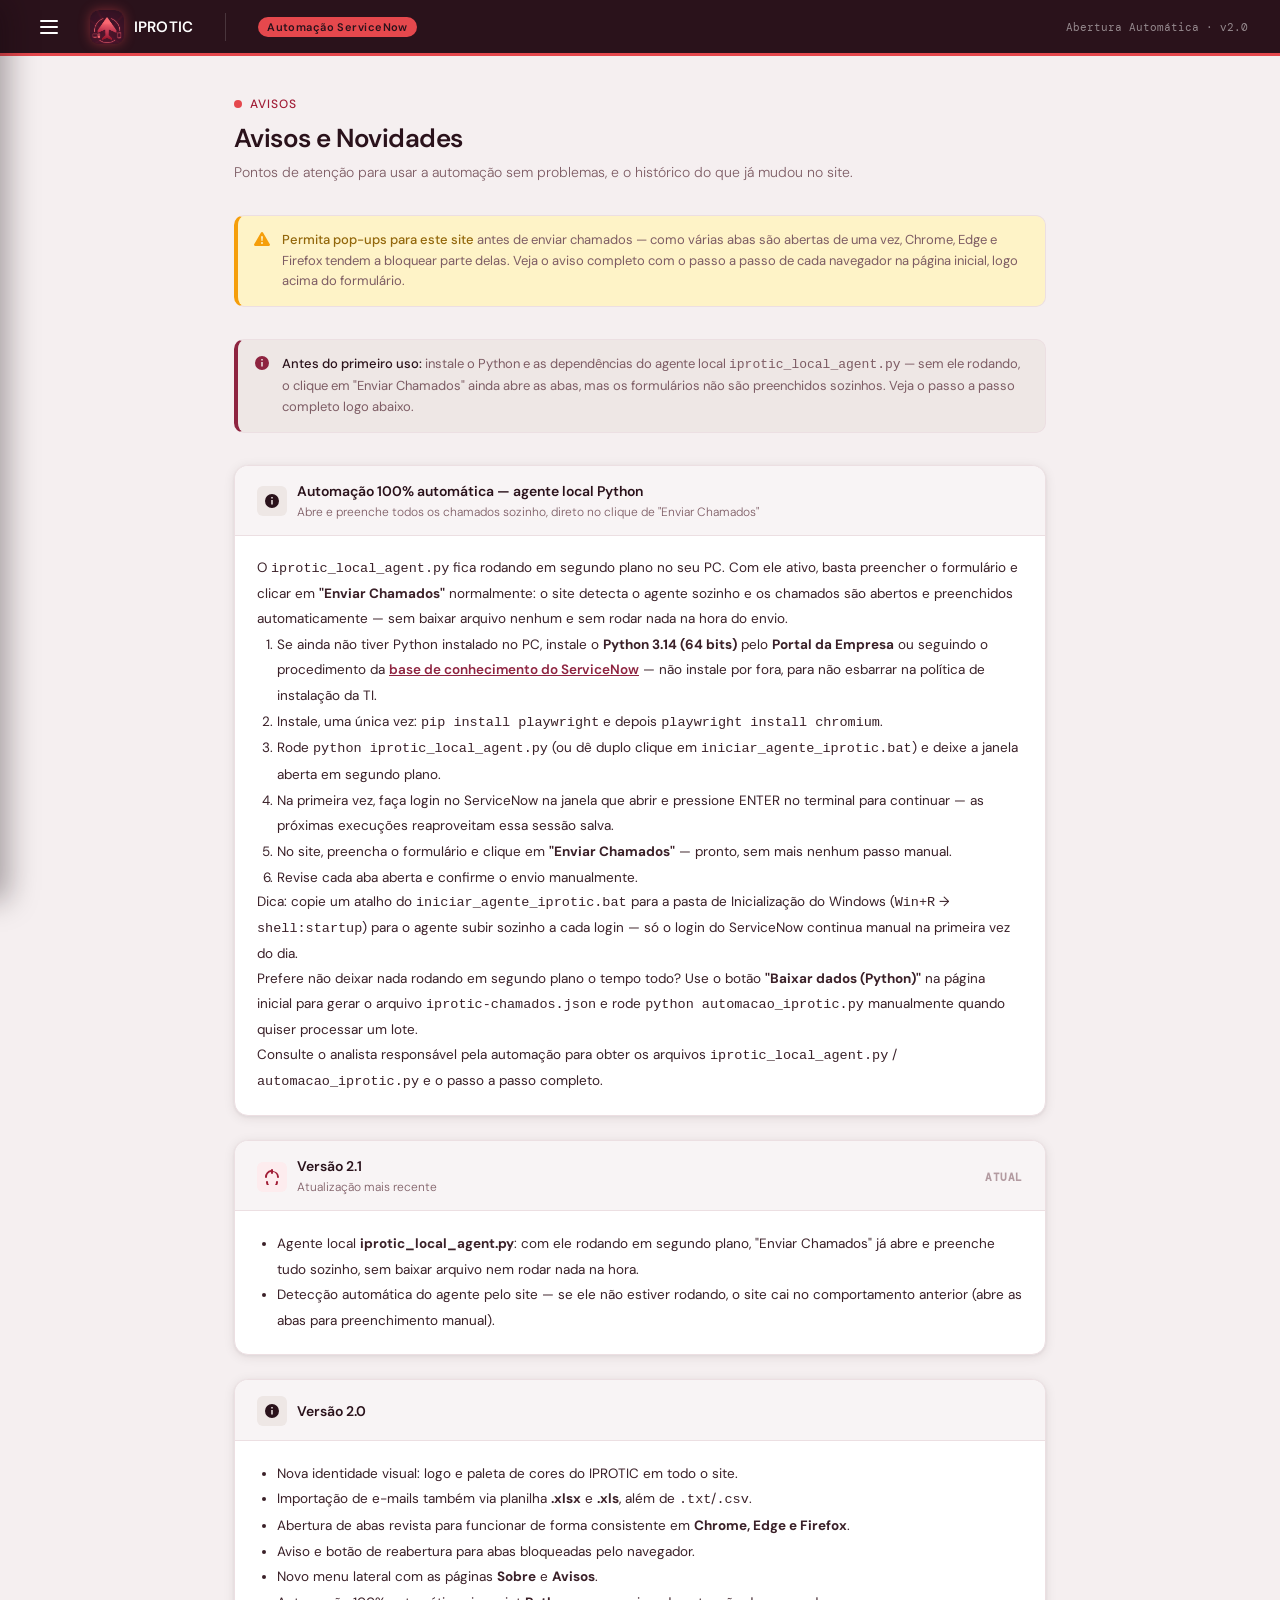
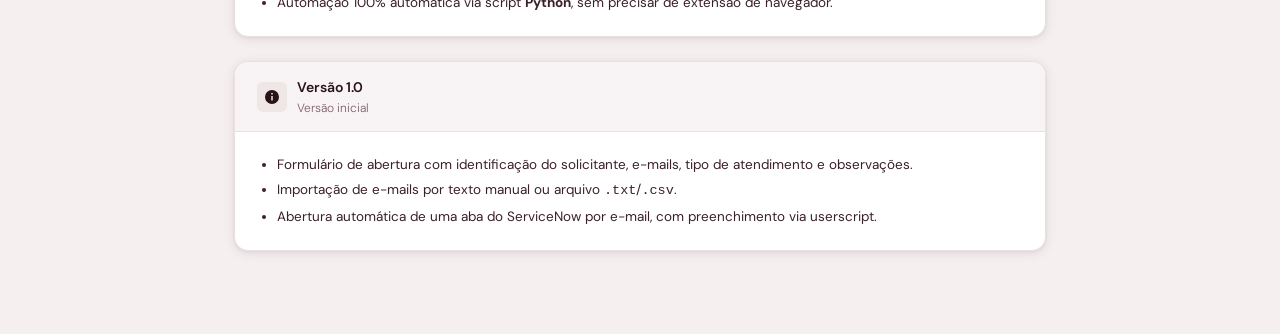
==== commit cd1a7c1b: "Update avisos.html" ====
--- a/avisos.html
+++ b/avisos.html
@@ -119,6 +119,11 @@
         sem baixar arquivo nenhum e sem rodar nada na hora do envio.
       </p>
       <ol style="font-size:13.5px; color:var(--sn-gray-800); line-height:1.9; padding-left:20px;">
+        <li>Se ainda não tiver Python instalado no PC, instale o
+          <strong>Python 3.14 (64 bits)</strong> pelo <strong>Portal da Empresa</strong>
+          ou seguindo o procedimento da
+          <a href="https://petrobras.service-now.com/kb_view.do?sys_kb_id=ff487847fb21b2d0e012fc665eefdc81&sysparm_rank=1&sysparm_tsqueryId=e1040317eb760798b0cbf69540d0cd51" style="color:var(--sn-blue-accent); font-weight:600;" target="_blank" rel="noopener">base de conhecimento do ServiceNow</a>
+          — não instale por fora, para não esbarrar na política de instalação da TI.</li>
         <li>Instale, uma única vez: <code>pip install playwright</code> e
           depois <code>playwright install chromium</code>.</li>
         <li>Rode <code>python iprotic_local_agent.py</code> (ou dê duplo clique em
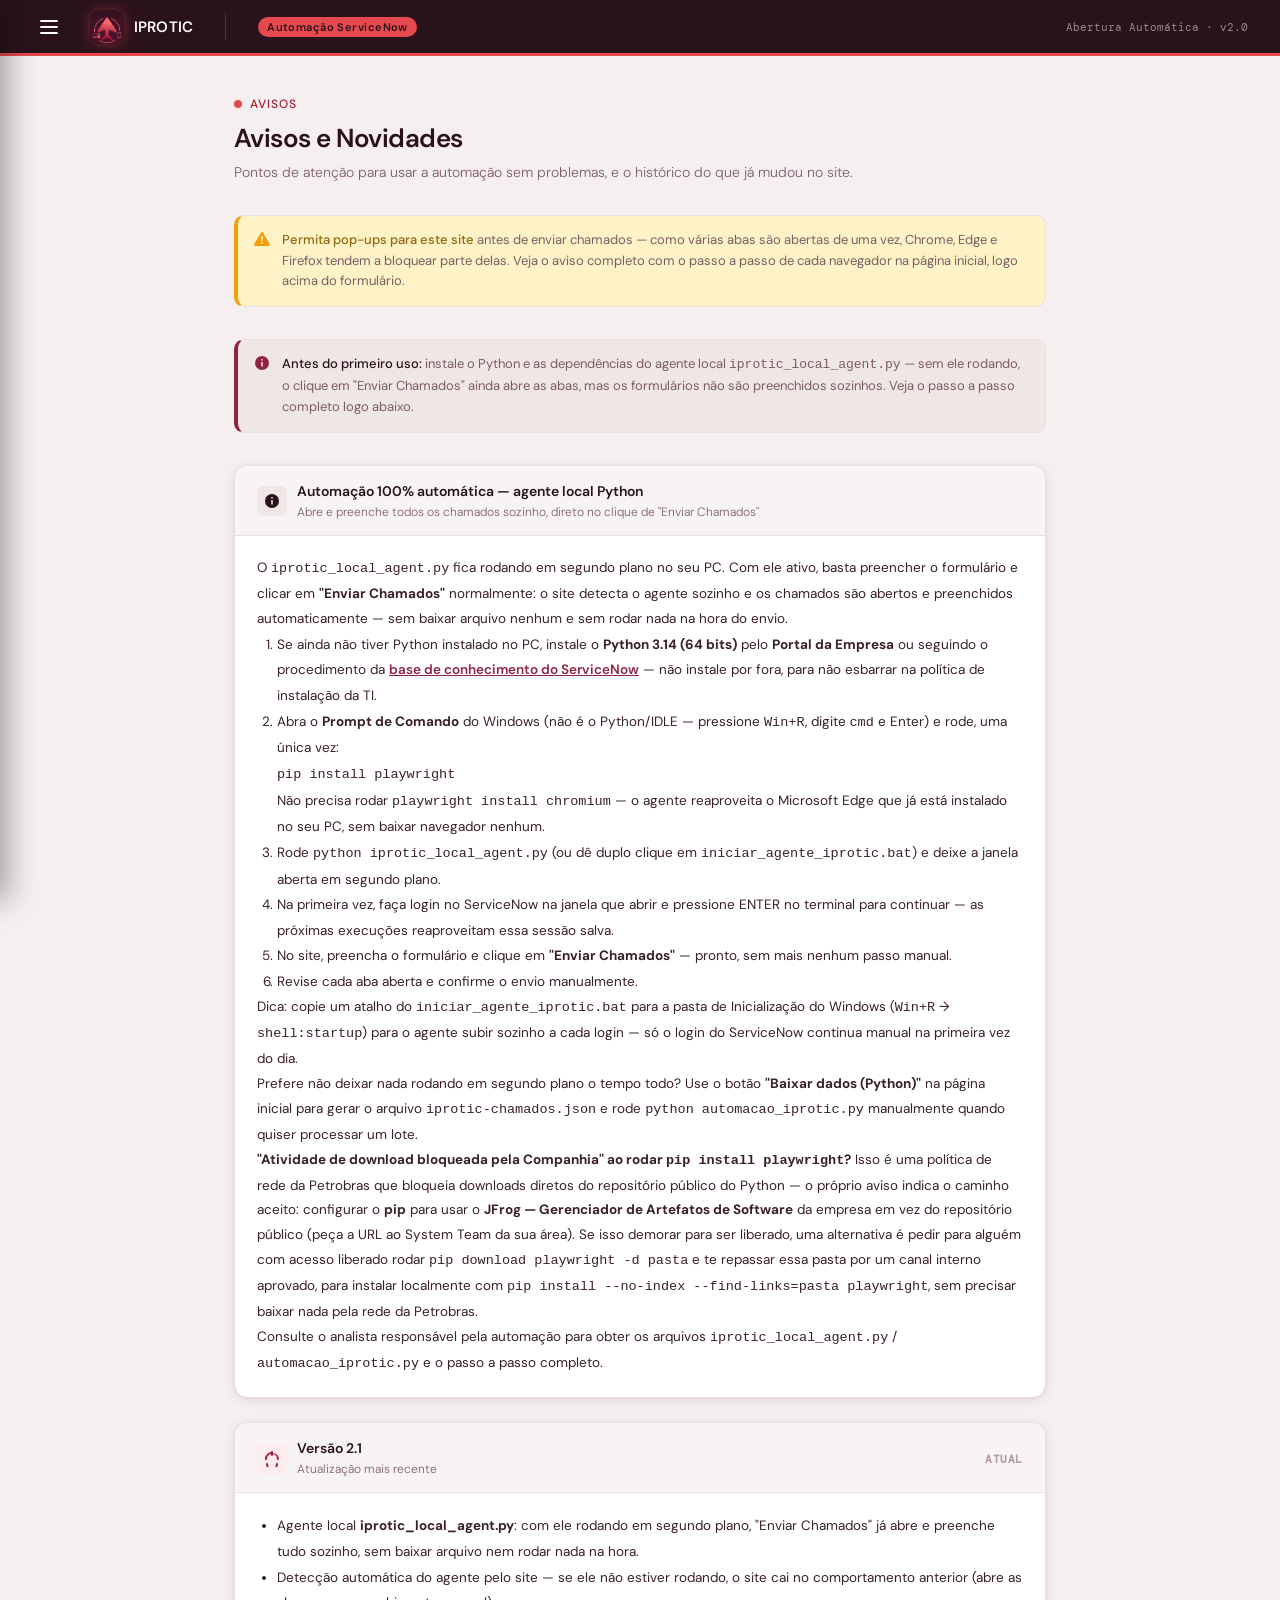
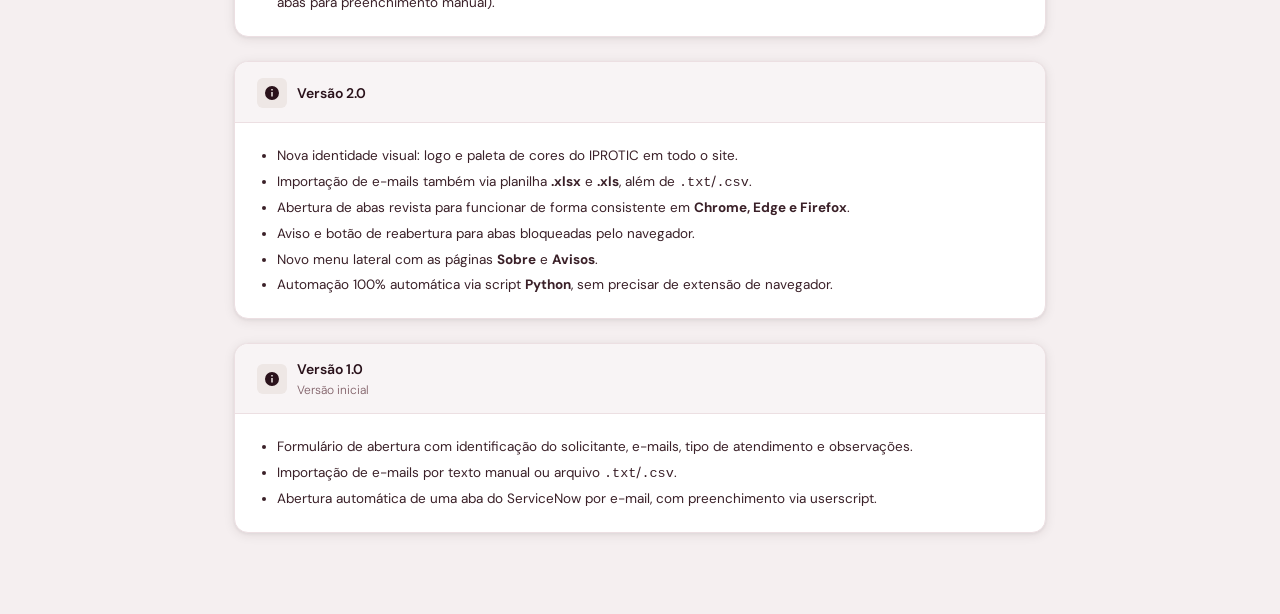
==== commit 95a7731d: "Update avisos.html" ====
--- a/avisos.html
+++ b/avisos.html
@@ -124,8 +124,11 @@
           ou seguindo o procedimento da
           <a href="https://petrobras.service-now.com/kb_view.do?sys_kb_id=ff487847fb21b2d0e012fc665eefdc81&sysparm_rank=1&sysparm_tsqueryId=e1040317eb760798b0cbf69540d0cd51" style="color:var(--sn-blue-accent); font-weight:600;" target="_blank" rel="noopener">base de conhecimento do ServiceNow</a>
           — não instale por fora, para não esbarrar na política de instalação da TI.</li>
-        <li>Instale, uma única vez: <code>pip install playwright</code> e
-          depois <code>playwright install chromium</code>.</li>
+        <li>Abra o <strong>Prompt de Comando</strong> do Windows (não é o Python/IDLE — pressione
+          <code>Win+R</code>, digite <code>cmd</code> e Enter) e rode, uma única vez:
+          <br><code>pip install playwright</code>
+          <br>Não precisa rodar <code>playwright install chromium</code> — o agente reaproveita
+          o Microsoft Edge que já está instalado no seu PC, sem baixar navegador nenhum.</li>
         <li>Rode <code>python iprotic_local_agent.py</code> (ou dê duplo clique em
           <code>iniciar_agente_iprotic.bat</code>) e deixe a janela aberta em segundo plano.</li>
         <li>Na primeira vez, faça login no ServiceNow na janela que abrir e
@@ -147,6 +150,18 @@
         manualmente quando quiser processar um lote.
       </p>
       <p style="font-size:13.5px; color:var(--sn-gray-800); line-height:1.85;">
+        <strong>"Atividade de download bloqueada pela Companhia" ao rodar <code>pip install
+        playwright</code>?</strong> Isso é uma política de rede da Petrobras que bloqueia
+        downloads diretos do repositório público do Python — o próprio aviso indica o caminho
+        aceito: configurar o <strong>pip</strong> para usar o <strong>JFrog — Gerenciador de
+        Artefatos de Software</strong> da empresa em vez do repositório público (peça a URL ao
+        System Team da sua área). Se isso demorar para ser liberado, uma alternativa é pedir para
+        alguém com acesso liberado rodar <code>pip download playwright -d pasta</code> e te repassar
+        essa pasta por um canal interno aprovado, para instalar localmente com
+        <code>pip install --no-index --find-links=pasta playwright</code>, sem precisar baixar nada
+        pela rede da Petrobras.
+      </p>
+      <p style="font-size:13.5px; color:var(--sn-gray-800); line-height:1.85;">
         Consulte o analista responsável pela automação para obter os arquivos
         <code>iprotic_local_agent.py</code> / <code>automacao_iprotic.py</code> e o passo a
         passo completo.
